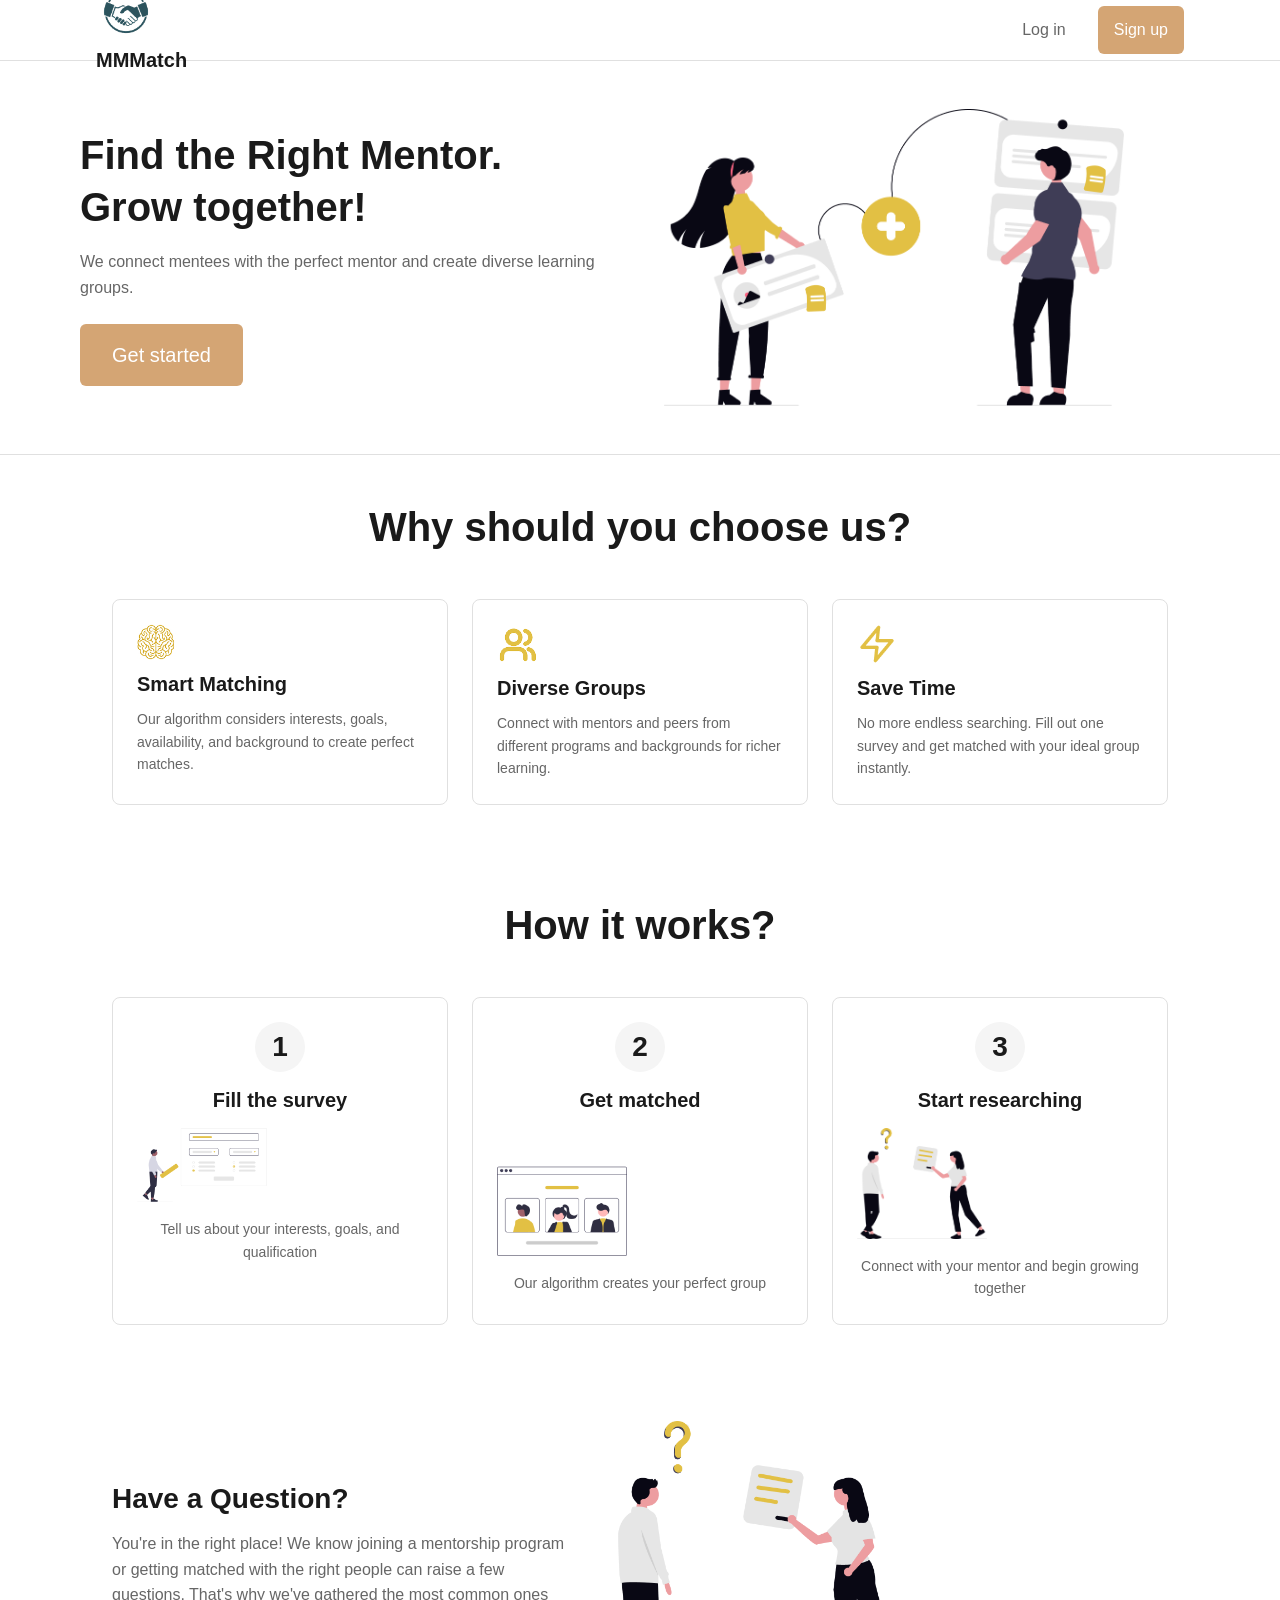
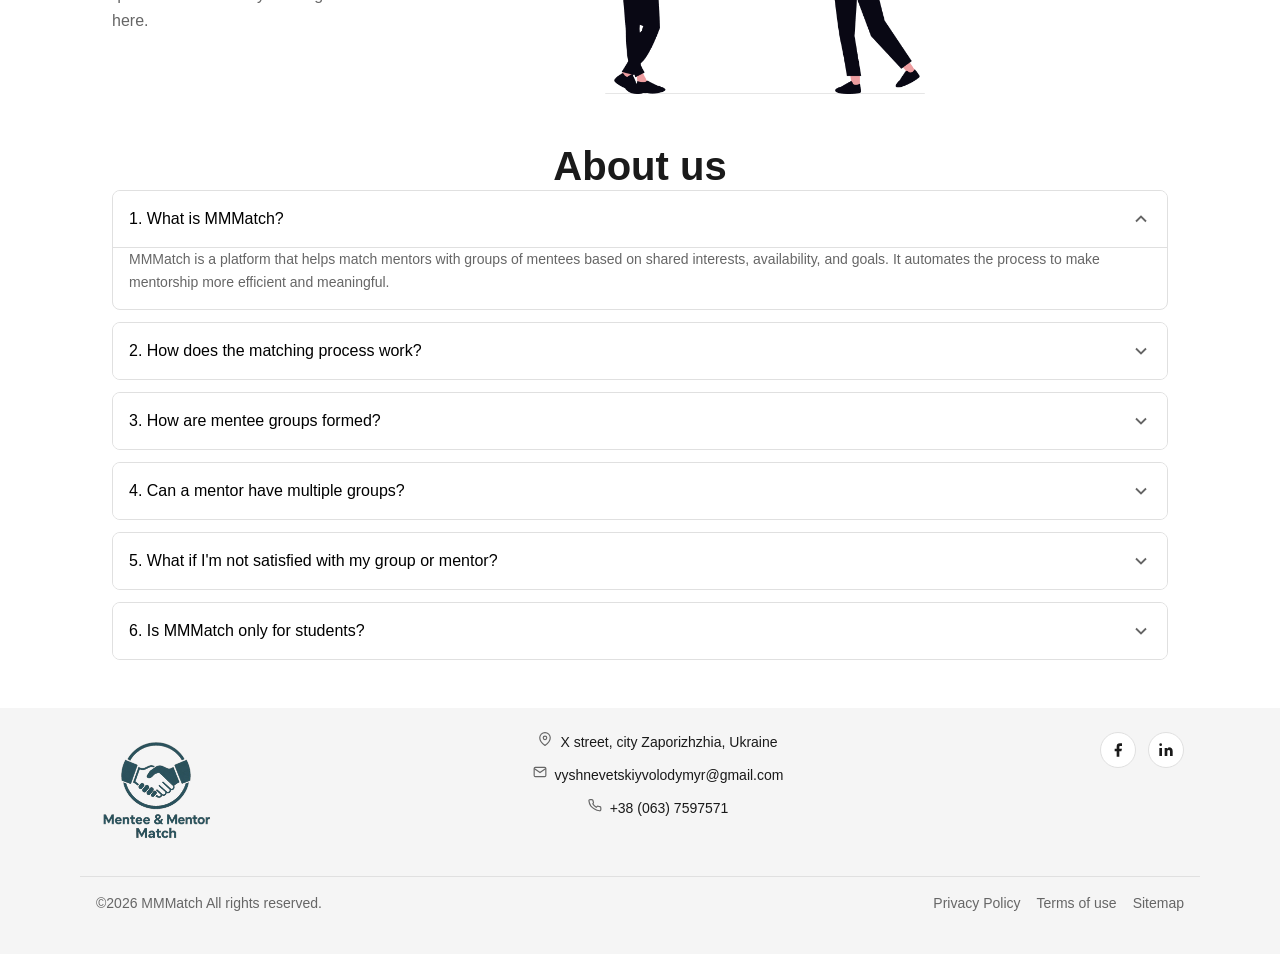
==== static/index.html @ fa339978 "Initialize" ====
<!DOCTYPE html>
<html lang="en" data-theme="light">
<head>
  <meta charset="UTF-8" />
  <meta name="viewport" content="width=device-width, initial-scale=1.0" />
  <title>MMMatch — Find the Right Mentor. Grow Together!</title>
  <meta name="description" content="MMMatch connects mentees with the perfect mentor and creates diverse learning groups." />
  <link href="https://api.fontshare.com/v2/css?f[]=general-sans@400,500,600,700&display=swap" rel="stylesheet" />
  <link rel="stylesheet" href="/static/css/style.css" />
</head>
<body>

<header>
  <nav class="nav">
    <div class="nav-inner">
      <a href="#" class="nav-logo">
        <img src="/static/img/logo.png" alt="MMMatch" width="60" height="60" />
        MMMatch
      </a>
      <div class="nav-actions">
        <a href="#" class="btn btn-ghost">Log in</a>
        <a href="/registration" class="btn btn-primary">Sign up</a>
      </div>
    </div>
  </nav>
</header>

<main>

  <section class="hero" aria-labelledby="hero-h1">
    <div class="hero-inner">
      <div class="hero-text">
        <h1 id="hero-h1">Find the Right Mentor.<br>Grow together!</h1>
        <p>We connect mentees with the perfect mentor and create diverse learning groups.</p>
        <a href="#how-it-works" class="btn btn-primary btn-lg">Get started</a>
      </div>
      <div class="hero-img" aria-hidden="true">
        <img src="/static/img/undraw_group-project_kow1 1.png" alt="Group collaboration illustration" width="460" height="300" />
      </div>
    </div>
  </section>

  <section class="section" aria-labelledby="why-h2">
    <div class="container">
      <h2 class="section-title" id="why-h2">Why should you choose us?</h2>
      <div class="features-grid">

        <article class="feature-card">
          <div class="feature-icon" aria-hidden="true">
            <img src="/static/img/Subtract.png" alt="Smart Matching icon" width="40" height="40" />
          </div>
          <h3>Smart Matching</h3>
          <p>Our algorithm considers interests, goals, availability, and background to create perfect matches.</p>
        </article>

        <article class="feature-card">
          <div class="feature-icon" aria-hidden="true">
            <img src="/static/img/team.png" alt="Diverse Groups icon" width="40" height="40" />
          </div>
          <h3>Diverse Groups</h3>
          <p>Connect with mentors and peers from different programs and backgrounds for richer learning.</p>
        </article>

        <article class="feature-card">
          <div class="feature-icon" aria-hidden="true">
            <img src="/static/img/lightning.png" alt="Save Time icon" width="40" height="40" />
          </div>
          <h3>Save Time</h3>
          <p>No more endless searching. Fill out one survey and get matched with your ideal group instantly.</p>
        </article>

      </div>
    </div>
  </section>

  <section class="section section-alt" id="how-it-works" aria-labelledby="how-h2">
    <div class="container">
      <h2 class="section-title" id="how-h2">How it works?</h2>
      <div class="steps-grid">

        <article class="step-card">
          <div class="step-number">1</div>
          <h3>Fill the survey</h3>
          <div class="step-illus" aria-hidden="true">
            <img src="/static/img/survey.png" alt="Fill the survey" width="130" height="90" />
          </div>
          <p>Tell us about your interests, goals, and qualification</p>
        </article>

        <article class="step-card">
          <div class="step-number">2</div>
          <h3>Get matched</h3>
          <div class="step-illus" aria-hidden="true">
            <img src="/static/img/match.png" alt="Get matched" width="130" height="90" />
          </div>
          <p>Our algorithm creates your perfect group</p>
        </article>

        <article class="step-card">
          <div class="step-number">3</div>
          <h3>Start researching</h3>
          <div class="step-illus" aria-hidden="true">
            <img src="/static/img/qna.png" alt="Start researching" width="130" height="90" />
          </div>
          <p>Connect with your mentor and begin growing together</p>
        </article>

      </div>
    </div>
  </section>

  <section class="section" aria-labelledby="faq-about-h2">
    <div class="container">

      <div class="faq-intro">
        <div class="faq-intro-text">
          <h2 id="faq-about-h2">Have a Question?</h2>
          <p>You're in the right place! We know joining a mentorship program or getting matched with the right people can raise a few questions. That's why we've gathered the most common ones here.</p>
        </div>
        <div class="faq-intro-img" aria-hidden="true">
          <img src="/static/img/qna.png" alt="Questions and answers" width="320" height="240" />
        </div>
      </div>

      <h2 class="section-title" style="margin-bottom: var(--space-6);">About us</h2>

      <div class="faq-list" role="list">

        <div class="faq-item open" role="listitem">
          <button class="faq-btn" aria-expanded="true" aria-controls="a1">
            1. What is MMMatch?
            <svg class="faq-chevron" width="20" height="20" viewBox="0 0 24 24" fill="none" stroke="currentColor" stroke-width="2.2" aria-hidden="true"><polyline points="6 9 12 15 18 9"/></svg>
          </button>
          <div class="faq-body" id="a1" role="region">
            <div class="faq-body-inner">
              <p class="faq-answer">MMMatch is a platform that helps match mentors with groups of mentees based on shared interests, availability, and goals. It automates the process to make mentorship more efficient and meaningful.</p>
            </div>
          </div>
        </div>

        <div class="faq-item" role="listitem">
          <button class="faq-btn" aria-expanded="false" aria-controls="a2">
            2. How does the matching process work?
            <svg class="faq-chevron" width="20" height="20" viewBox="0 0 24 24" fill="none" stroke="currentColor" stroke-width="2.2" aria-hidden="true"><polyline points="6 9 12 15 18 9"/></svg>
          </button>
          <div class="faq-body" id="a2" role="region">
            <div class="faq-body-inner">
              <p class="faq-answer">We use smart algorithms to analyze the information you provide in your profile and survey. Based on this, we create diverse groups of mentees and assign mentors whose experience and availability best match the group.</p>
            </div>
          </div>
        </div>

        <div class="faq-item" role="listitem">
          <button class="faq-btn" aria-expanded="false" aria-controls="a3">
            3. How are mentee groups formed?
            <svg class="faq-chevron" width="20" height="20" viewBox="0 0 24 24" fill="none" stroke="currentColor" stroke-width="2.2" aria-hidden="true"><polyline points="6 9 12 15 18 9"/></svg>
          </button>
          <div class="faq-body" id="a3" role="region">
            <div class="faq-body-inner">
              <p class="faq-answer">Mentees are grouped into teams of 15–20 people who share similar interests but come from diverse backgrounds, programs, and experiences. This ensures both relevance and diversity in discussions.</p>
            </div>
          </div>
        </div>

        <div class="faq-item" role="listitem">
          <button class="faq-btn" aria-expanded="false" aria-controls="a4">
            4. Can a mentor have multiple groups?
            <svg class="faq-chevron" width="20" height="20" viewBox="0 0 24 24" fill="none" stroke="currentColor" stroke-width="2.2" aria-hidden="true"><polyline points="6 9 12 15 18 9"/></svg>
          </button>
          <div class="faq-body" id="a4" role="region">
            <div class="faq-body-inner">
              <p class="faq-answer">Yes! Depending on their availability and preferences, mentors can be assigned to more than one group.</p>
            </div>
          </div>
        </div>

        <div class="faq-item" role="listitem">
          <button class="faq-btn" aria-expanded="false" aria-controls="a5">
            5. What if I'm not satisfied with my group or mentor?
            <svg class="faq-chevron" width="20" height="20" viewBox="0 0 24 24" fill="none" stroke="currentColor" stroke-width="2.2" aria-hidden="true"><polyline points="6 9 12 15 18 9"/></svg>
          </button>
          <div class="faq-body" id="a5" role="region">
            <div class="faq-body-inner">
              <p class="faq-answer">We aim to create the best possible matches, but if something isn't working, you can contact an admin for adjustments.</p>
            </div>
          </div>
        </div>

        <div class="faq-item" role="listitem">
          <button class="faq-btn" aria-expanded="false" aria-controls="a6">
            6. Is MMMatch only for students?
            <svg class="faq-chevron" width="20" height="20" viewBox="0 0 24 24" fill="none" stroke="currentColor" stroke-width="2.2" aria-hidden="true"><polyline points="6 9 12 15 18 9"/></svg>
          </button>
          <div class="faq-body" id="a6" role="region">
            <div class="faq-body-inner">
              <p class="faq-answer">No. While it's especially useful in academic environments, MMMatch can be used by any community or organization that wants to facilitate mentorship.</p>
            </div>
          </div>
        </div>

      </div>
    </div>
  </section>

</main>

<footer class="footer">
  <div class="footer-inner">
    <div class="footer-logo">
      <img src="/static/img/full_icon.png" alt="Mentee & Mentor Match" />

    </div>

    <div class="footer-info">
      <div class="footer-info-row">
        <svg viewBox="0 0 24 24" fill="none" stroke="currentColor" stroke-width="2"><path d="M21 10c0 7-9 13-9 13s-9-6-9-13a9 9 0 0 1 18 0z"/><circle cx="12" cy="10" r="3"/></svg>
        <span>X street, city Zaporizhzhia, Ukraine</span>
      </div>
      <div class="footer-info-row">
        <svg viewBox="0 0 24 24" fill="none" stroke="currentColor" stroke-width="2"><path d="M4 4h16c1.1 0 2 .9 2 2v12c0 1.1-.9 2-2 2H4c-1.1 0-2-.9-2-2V6c0-1.1.9-2 2-2z"/><polyline points="22,6 12,13 2,6"/></svg>
        <a href="mailto:vyshnevetskiyvolodymyr@gmail.com">vyshnevetskiyvolodymyr@gmail.com</a>
      </div>
      <div class="footer-info-row">
        <svg viewBox="0 0 24 24" fill="none" stroke="currentColor" stroke-width="2"><path d="M22 16.92v3a2 2 0 0 1-2.18 2 19.79 19.79 0 0 1-8.63-3.07A19.5 19.5 0 0 1 4.69 13.5a19.79 19.79 0 0 1-3.07-8.67A2 2 0 0 1 3.6 2.68h3a2 2 0 0 1 2 1.72 12.84 12.84 0 0 0 .7 2.81 2 2 0 0 1-.45 2.11L8.09 9.91a16 16 0 0 0 6 6l1.27-1.27a2 2 0 0 1 2.11-.45 12.84 12.84 0 0 0 2.81.7A2 2 0 0 1 22 16.92z"/></svg>
        <span>+38 (063) 7597571</span>
      </div>
    </div>

    <div class="footer-social">
      <a href="#" target="_blank" rel="noopener noreferrer">
        <svg viewBox="0 0 24 24" fill="currentColor"><path d="M18 2h-3a5 5 0 0 0-5 5v3H7v4h3v8h4v-8h3l1-4h-4V7a1 1 0 0 1 1-1h3z"/></svg>
      </a>
      <a href="#" target="_blank" rel="noopener noreferrer">
        <svg viewBox="0 0 24 24" fill="currentColor"><path d="M16 8a6 6 0 0 1 6 6v7h-4v-7a2 2 0 0 0-4 0v7h-4V9h4v2a6 6 0 0 1 2-3z"/><rect x="2" y="9" width="4" height="12"/><circle cx="4" cy="4" r="2"/></svg>
      </a>
    </div>
  </div>

  <div class="footer-bottom">
    <span>©2026 MMMatch All rights reserved.</span>
    <div class="footer-links">
      <a href="#">Privacy Policy</a>
      <a href="#">Terms of use</a>
      <a href="#">Sitemap</a>
    </div>
  </div>
</footer>

<script>
  document.querySelectorAll(".faq-btn").forEach(btn => {
    btn.addEventListener("click", () => {
      const item   = btn.closest(".faq-item");
      const isOpen = item.classList.contains("open");
      document.querySelectorAll(".faq-item").forEach(i => {
        i.classList.remove("open");
        i.querySelector(".faq-btn").setAttribute("aria-expanded", "false");
      });
      if (!isOpen) {
        item.classList.add("open");
        btn.setAttribute("aria-expanded", "true");
      }
    });
  });
</script>

</body>
</html>
---- static/css/style.css ----
:root {
  --font-main: -apple-system, BlinkMacSystemFont, "Segoe UI", sans-serif;
  --font-size-small: 14px;
  --font-size-base: 16px;
  --font-size-large: 20px;
  --font-size-xl: 28px;
  --font-size-2xl: 40px;
  
  --space-xs: 4px;
  --space-sm: 8px;
  --space-md: 12px;
  --space-lg: 16px;
  --space-xl: 24px;
  --space-2xl: 32px;
  --space-3xl: 48px;
  
  --color-white: #ffffff;
  --color-dark: #1a1a1a;
  --color-gray: #666666;
  --color-light-gray: #f5f5f5;
  --color-border: #e0e0e0;
  --color-accent: #d4a574;
  --color-accent-dark: #a67c52;
  
  --radius-sm: 4px;
  --radius-md: 6px;
  --radius-lg: 8px;
  
  --max-width: 1120px;
}


* {
  box-sizing: border-box;
  margin: 0;
  padding: 0;
}

body {
  font-family: var(--font-main);
  font-size: var(--font-size-base);
  color: var(--color-dark);
  background: var(--color-white);
  line-height: 1.5;
  -webkit-font-smoothing: antialiased;
}

img, svg {
  display: block;
  max-width: 100%;
  height: auto;
}

a {
  color: inherit;
  text-decoration: none;
}

button {
  cursor: pointer;
  border: none;
  background: none;
  font: inherit;
}

h1, h2, h3, h4 {
  line-height: 1.2;
}

ul {
  list-style: none;
}

.container {
  max-width: var(--max-width);
  margin: 0 auto;
  padding: 0 var(--space-lg);
}

.btn {
  display: inline-block;
  padding: var(--space-md) var(--space-lg);
  border-radius: var(--radius-md);
  font-size: var(--font-size-base);
  font-weight: 500;
  transition: all 150ms ease;
  text-align: center;
}

.btn-primary {
  background: var(--color-accent);
  color: white;
}

.btn-primary:hover {
  background: var(--color-accent-dark);
}

.btn-ghost {
  color: var(--color-gray);
}

.btn-ghost:hover {
  color: var(--color-dark);
}

.btn-lg {
  padding: var(--space-lg) var(--space-2xl);
  font-size: var(--font-size-large);
}

.nav {
  background: white;
  border-bottom: 1px solid var(--color-border);
  position: sticky;
  top: 0;
  z-index: 100;
}

.nav-inner {
  max-width: var(--max-width);
  margin: 0 auto;
  padding: 0 var(--space-lg);
  height: 60px;
  display: flex;
  align-items: center;
  justify-content: space-between;
}

.nav-logo {
  font-size: var(--font-size-large);
  font-weight: 600;
}

.nav-actions {
  display: flex;
  gap: var(--space-lg);
  align-items: center;
}

.hero {
  padding: var(--space-3xl) var(--space-lg);
  border-bottom: 1px solid var(--color-border);
}

.hero-inner {
  max-width: var(--max-width);
  margin: 0 auto;
  display: grid;
  grid-template-columns: 1fr 1fr;
  gap: var(--space-3xl);
  align-items: center;
}

.hero-text h1 {
  font-size: var(--font-size-2xl);
  font-weight: 700;
  margin-bottom: var(--space-lg);
  line-height: 1.3;
}

.hero-text p {
  font-size: var(--font-size-base);
  color: var(--color-gray);
  margin-bottom: var(--space-xl);
  line-height: 1.6;
}

.hero-img {
  text-align: center;
}

.section {
  padding: var(--space-3xl) var(--space-lg);
}

.section-title {
  font-size: var(--font-size-2xl);
  font-weight: 700;
  text-align: center;
  margin-bottom: var(--space-3xl);
}


.features-grid {
  display: grid;
  grid-template-columns: repeat(auto-fit, minmax(280px, 1fr));
  gap: var(--space-xl);
  max-width: var(--max-width);
  margin: 0 auto;
  padding: 0 var(--space-lg);
}

.feature-card {
  padding: var(--space-xl);
  border: 1px solid var(--color-border);
  border-radius: var(--radius-lg);
  transition: box-shadow 150ms ease, transform 150ms ease;
}

.feature-card:hover {
  box-shadow: 0 4px 12px rgba(0, 0, 0, 0.08);
  transform: translateY(-2px);
}

.feature-icon {
  font-size: 32px;
  margin-bottom: var(--space-md);
}

.feature-card h3 {
  font-size: var(--font-size-large);
  font-weight: 600;
  margin-bottom: var(--space-md);
}

.feature-card p {
  font-size: var(--font-size-small);
  color: var(--color-gray);
  line-height: 1.6;
}

.steps-grid {
  display: grid;
  grid-template-columns: repeat(auto-fit, minmax(280px, 1fr));
  gap: var(--space-xl);
  max-width: var(--max-width);
  margin: 0 auto;
  padding: 0 var(--space-lg);
}

.step-card {
  padding: var(--space-xl);
  border: 1px solid var(--color-border);
  border-radius: var(--radius-lg);
  text-align: center;
}

.step-number {
  display: inline-flex;
  align-items: center;
  justify-content: center;
  width: 50px;
  height: 50px;
  border-radius: 50%;
  background: var(--color-light-gray);
  font-size: var(--font-size-xl);
  font-weight: 700;
  margin-bottom: var(--space-lg);
}

.step-card h3 {
  font-size: var(--font-size-large);
  font-weight: 600;
  margin-bottom: var(--space-md);
}

.step-card p {
  font-size: var(--font-size-small);
  color: var(--color-gray);
  line-height: 1.6;
}

.step-illus {
  margin: var(--space-lg) 0;
}

.faq-intro {
  display: grid;
  grid-template-columns: 1fr 1.2fr;
  gap: var(--space-xl);
  align-items: center;
  margin-bottom: var(--space-3xl);
  max-width: var(--max-width);
  margin-left: auto;
  margin-right: auto;
  padding: 0 var(--space-lg);
}

.faq-intro-text h2 {
  font-size: var(--font-size-xl);
  font-weight: 700;
  margin-bottom: var(--space-lg);
}

.faq-intro-text p {
  color: var(--color-gray);
  line-height: 1.6;
}

.faq-list {
  display: flex;
  flex-direction: column;
  gap: var(--space-md);
  max-width: var(--max-width);
  margin: 0 auto;
  padding: 0 var(--space-lg);
}

.faq-item {
  background: white;
  border: 1px solid var(--color-border);
  border-radius: var(--radius-lg);
  overflow: hidden;
}

.faq-btn {
  width: 100%;
  display: flex;
  align-items: center;
  justify-content: space-between;
  padding: var(--space-lg);
  font-size: var(--font-size-base);
  font-weight: 500;
  text-align: left;
  background: white;
  transition: background 150ms ease;
}

.faq-btn:hover {
  background: var(--color-light-gray);
}

.faq-chevron {
  flex-shrink: 0;
  color: var(--color-gray);
  transition: transform 150ms ease;
}

.faq-item.open .faq-chevron {
  transform: rotate(180deg);
}

.faq-body {
  max-height: 0;
  overflow: hidden;
  transition: max-height 200ms ease;
}

.faq-item.open .faq-body {
  max-height: 500px;
}

.faq-answer {
  padding: 0 var(--space-lg) var(--space-lg);
  font-size: var(--font-size-small);
  color: var(--color-gray);
  line-height: 1.6;
  border-top: 1px solid var(--color-border);
}

.footer {
  background: var(--color-light-gray);
  color: var(--color-dark);
  padding-bottom: var(--space-xl);
}

.footer-inner {
  max-width: var(--max-width);
  margin: 0 auto;
  padding: var(--space-xl) var(--space-lg);
  display: flex;
  align-items: flex-start;
  justify-content: space-between;
  gap: var(--space-xl);
  border-bottom: 1px solid var(--color-border);
}

.footer-logo {
  display: flex;
  align-items: center;
  gap: var(--space-md);
  flex-shrink: 0;
}

.footer-logo img {
  width: 120px;
  height: auto;
}

.footer-logo-text {
  display: flex;
  flex-direction: column;
  gap: 4px;
}

.footer-logo-text strong {
  font-size: var(--font-size-base);
  font-weight: 600;
}

.footer-logo-text span {
  font-size: var(--font-size-small);
  color: var(--color-gray);
}

.footer-info {
  display: flex;
  flex-direction: column;
  gap: var(--space-md);
  flex: 1;
  text-align: center;
}

.footer-info-row {
  display: flex;
  justify-content: center;
  gap: var(--space-sm);
  font-size: var(--font-size-small);
}

.footer-info-row svg {
  width: 14px;
  height: 14px;
  flex-shrink: 0;
  color: var(--color-gray);
}

.footer-info-row a {
  transition: color 150ms ease;
}

.footer-info-row a:hover {
  color: var(--color-accent);
}

.footer-social {
  display: flex;
  gap: var(--space-md);
  flex-shrink: 0;
}

.footer-social a {
  display: flex;
  align-items: center;
  justify-content: center;
  width: 36px;
  height: 36px;
  border-radius: 50%;
  background: white;
  color: var(--color-dark);
  border: 1px solid var(--color-border);
  transition: all 150ms ease;
}

.footer-social a:hover {
  background: var(--color-accent);
  color: white;
  border-color: var(--color-accent);
}

.footer-social svg {
  width: 16px;
  height: 16px;
}

.footer-bottom {
  max-width: var(--max-width);
  margin: 0 auto;
  padding: var(--space-lg);
  display: flex;
  align-items: center;
  justify-content: space-between;
  font-size: var(--font-size-small);
  color: var(--color-gray);
}

.footer-links {
  display: flex;
  gap: var(--space-lg);
}

.footer-links a {
  transition: color 150ms ease;
}

.footer-links a:hover {
  color: var(--color-accent);
}

@media (max-width: 900px) {
  .hero-inner {
    grid-template-columns: 1fr;
  }
  
  .hero-img {
    display: none;
  }
  
  .faq-intro {
    grid-template-columns: 1fr;
  }
  
  .faq-intro-img {
    display: none;
  }
  
  .footer-inner {
    flex-direction: column;
  }
}

@media (max-width: 600px) {
  .hero-inner {
    gap: var(--space-xl);
  }
  
  .section-title {
    font-size: var(--font-size-xl);
  }
  
  .nav-actions .btn-ghost {
    display: none;
  }
  
  .footer-inner {
    gap: var(--space-lg);
  }
  
  .footer-bottom {
    flex-direction: column;
    gap: var(--space-md);
    text-align: center;
  }
}

.registration-page {
  display: flex;
  flex-direction: column;
  min-height: 100vh;
}

.registration-main {
  flex: 1;
  display: flex;
  align-items: center;
  justify-content: center;
  padding: var(--space-3xl) var(--space-lg);
  background: white;
}

.registration-container {
  width: 100%;
  max-width: 420px;
}

.registration-header {
  text-align: center;
  margin-bottom: var(--space-3xl);
}

.registration-header h1 {
  font-size: var(--font-size-2xl);
  font-weight: 700;
  margin-bottom: var(--space-md);
}

.registration-header p {
  font-size: var(--font-size-base);
  color: var(--color-gray);
}

.form-card {
  background: white;
  border: 1px solid var(--color-border);
  border-radius: var(--radius-lg);
  padding: var(--space-2xl);
  box-shadow: 0 2px 8px rgba(0, 0, 0, 0.05);
}

.form-card h2 {
  font-size: var(--font-size-large);
  font-weight: 600;
  text-align: center;
  margin-bottom: var(--space-xl);
}

.form-group {
  display: flex;
  flex-direction: column;
  gap: var(--space-md);
  margin-bottom: var(--space-lg);
}

.form-group label {
  font-size: var(--font-size-base);
  font-weight: 500;
}

.form-group input {
  padding: var(--space-md) var(--space-lg);
  border: 1px solid var(--color-border);
  border-radius: var(--radius-md);
  font-size: var(--font-size-base);
  font-family: inherit;
  transition: border-color 150ms ease, background-color 150ms ease;
}

.form-group input::placeholder {
  color: #ccc;
}

.form-group input:focus {
  outline: none;
  border-color: var(--color-accent);
  background: white;
}

.role-selection {
  margin-bottom: var(--space-lg);
}

.role-selection-label {
  font-size: var(--font-size-base);
  font-weight: 500;
  display: block;
  margin-bottom: var(--space-md);
}

.role-buttons {
  display: flex;
  gap: var(--space-md);
}

.role-btn {
  flex: 1;
  padding: var(--space-md) var(--space-lg);
  border: 2px solid var(--color-border);
  border-radius: var(--radius-md);
  background: white;
  color: var(--color-dark);
  font-size: var(--font-size-base);
  font-weight: 500;
  cursor: pointer;
  transition: all 150ms ease;
}

.role-btn:hover {
  border-color: var(--color-accent);
  background: white;
}

.role-btn.active {
  border-color: var(--color-accent);
  background: var(--color-accent);
  color: white;
}

.submit-btn {
  width: 100%;
  padding: var(--space-lg) var(--space-xl);
  background: var(--color-accent);
  color: white;
  border: none;
  border-radius: var(--radius-md);
  font-size: var(--font-size-base);
  font-weight: 500;
  cursor: pointer;
  transition: background 150ms ease;
  margin-bottom: var(--space-lg);
}

.submit-btn:hover {
  background: var(--color-accent-dark);
}

.form-footer {
  text-align: center;
  font-size: var(--font-size-small);
  color: var(--color-gray);
}

.form-footer a {
  color: var(--color-accent);
  transition: color 150ms ease;
}

.form-footer a:hover {
  color: var(--color-accent-dark);
}

@media (max-width: 600px) {
  .registration-container {
    width: 100%;
  }
  
  .form-card {
    padding: var(--space-xl);
  }
  
  .registration-header {
    margin-bottom: var(--space-xl);
  }
}
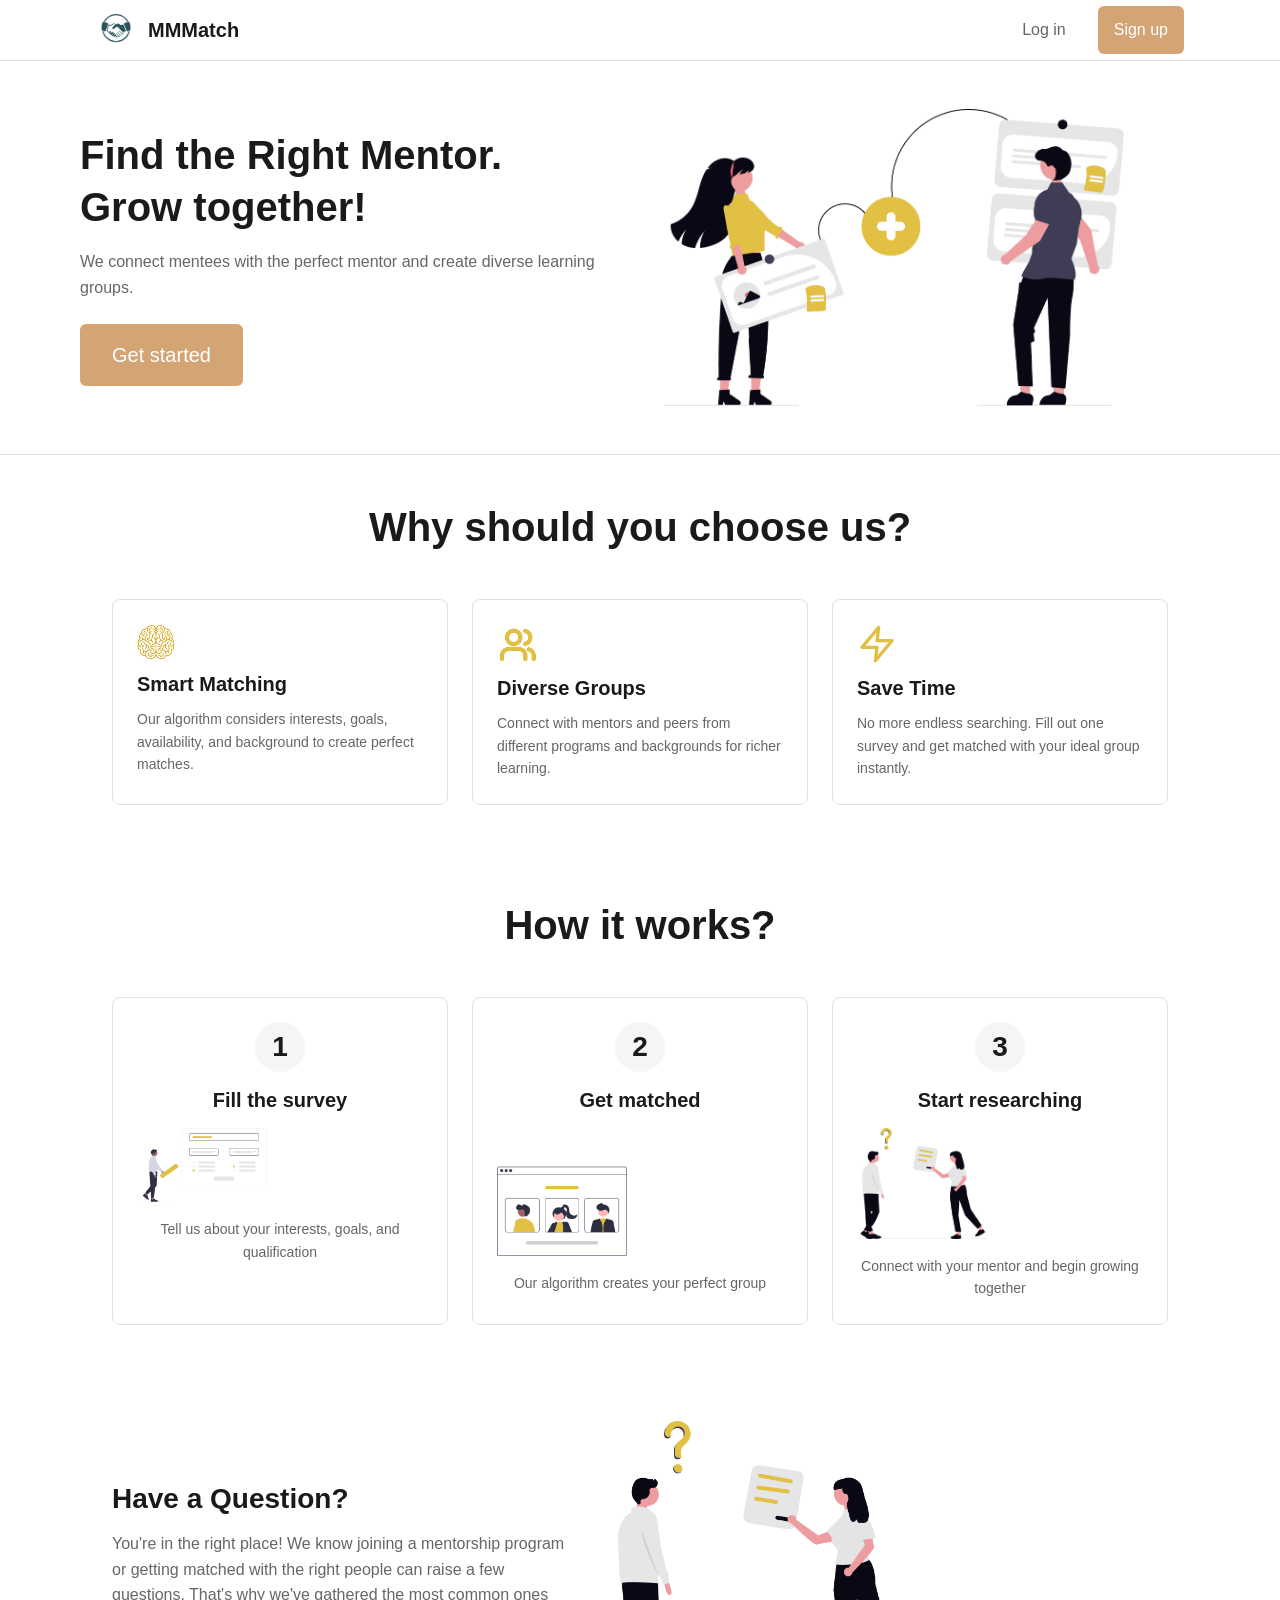
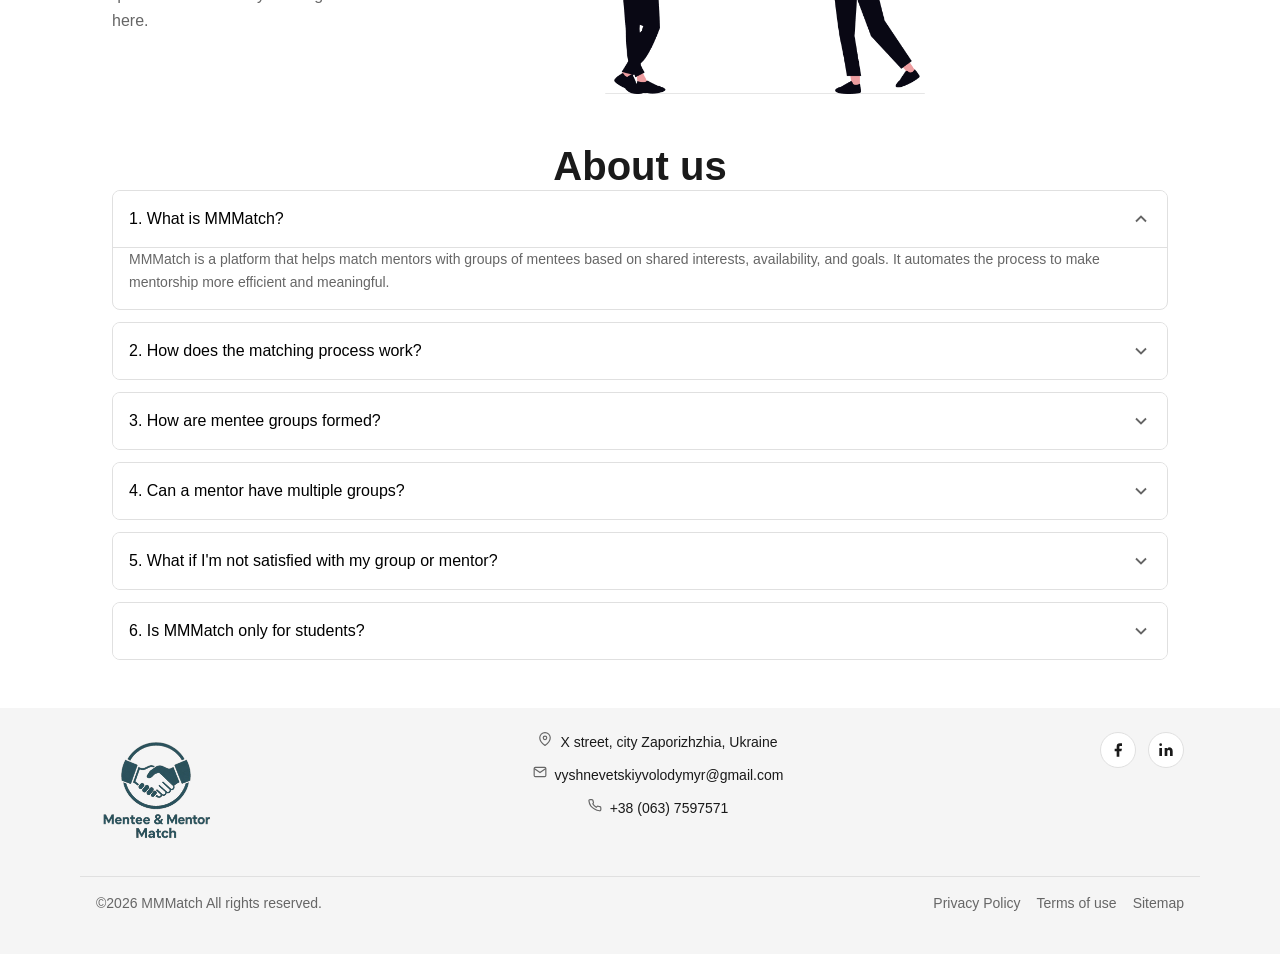
==== commit 22a66724: "Adding control panel" ====
--- a/static/index.html
+++ b/static/index.html
@@ -18,7 +18,7 @@
         MMMatch
       </a>
       <div class="nav-actions">
-        <a href="#" class="btn btn-ghost">Log in</a>
+        <a href="/login" class="btn btn-ghost">Log in</a>
         <a href="/registration" class="btn btn-primary">Sign up</a>
       </div>
     </div>
--- a/static/css/style.css
+++ b/static/css/style.css
@@ -127,9 +127,22 @@
   justify-content: space-between;
 }
 
+.dashboard-page .nav-inner {
+  max-width: 100%;
+  justify-content: flex-start;
+}
+
 .nav-logo {
   font-size: var(--font-size-large);
   font-weight: 600;
+  display: flex;
+  align-items: center;
+  gap: var(--space-md);
+}
+
+.nav-logo img {
+  width: 40px;
+  height: 40px;
 }
 
 .nav-actions {
@@ -692,3 +705,384 @@
     margin-bottom: var(--space-xl);
   }
 }
+
+.dashboard-page {
+  display: flex;
+  flex-direction: column;
+  min-height: 100vh;
+  background: var(--color-white);
+}
+
+.dashboard-wrapper {
+  display: flex;
+  flex: 1;
+  min-height: calc(100vh - 60px);
+}
+
+.sidebar {
+  width: 230px;
+  background: var(--color-white);
+  border-right: 1px solid var(--color-border);
+  overflow-y: auto;
+}
+
+.sidebar-nav {
+  padding: var(--space-lg) 0;
+}
+
+.sidebar-menu {
+  list-style: none;
+  display: flex;
+  flex-direction: column;
+  gap: 0;
+}
+
+.sidebar-item {
+  border-bottom: 1px solid var(--color-border);
+}
+
+.sidebar-item:last-child {
+  border-bottom: none;
+}
+
+.sidebar-link {
+  display: flex;
+  align-items: center;
+  gap: var(--space-lg);
+  padding: var(--space-lg);
+  color: var(--color-dark);
+  text-decoration: none;
+  font-size: var(--font-size-base);
+  font-weight: 500;
+  transition: all 150ms ease;
+}
+
+.sidebar-link:hover {
+  background: var(--color-light-gray);
+}
+
+.sidebar-link.active {
+  color: var(--color-accent);
+  background: rgba(212, 165, 116, 0.05);
+}
+
+.sidebar-link.settings-link {
+  margin-left: auto;
+  margin-right: var(--space-lg);
+}
+
+.sidebar-icon {
+  font-size: 20px;
+  flex-shrink: 0;
+  width: 24px;
+  height: 24px;
+  display: flex;
+  align-items: center;
+  justify-content: center;
+}
+
+.main-content {
+  flex: 1;
+  padding: var(--space-3xl) var(--space-2xl);
+  background: var(--color-white);
+  overflow-y: auto;
+}
+
+.settings-container {
+  max-width: 900px;
+  margin: 0 auto;
+}
+
+.settings-title {
+  font-size: var(--font-size-2xl);
+  font-weight: 700;
+  margin-bottom: var(--space-3xl);
+  color: var(--color-dark);
+}
+
+.settings-card {
+  background: white;
+  border: 1px solid var(--color-border);
+  border-radius: var(--radius-lg);
+  padding: var(--space-2xl);
+  display: grid;
+  grid-template-columns: 120px 1fr;
+  gap: var(--space-3xl);
+  align-items: start;
+}
+
+.settings-card.questionnaire-card {
+  grid-template-columns: 1fr;
+  gap: var(--space-xl);
+}
+
+.settings-profile {
+  display: flex;
+  flex-direction: column;
+  align-items: center;
+  gap: var(--space-lg);
+}
+
+.profile-avatar {
+  width: 100px;
+  height: 100px;
+  border-radius: 50%;
+  flex-shrink: 0;
+  object-fit: cover;
+}
+
+.settings-form {
+  display: flex;
+  flex-direction: column;
+  gap: var(--space-xl);
+}
+
+.form-row {
+  display: flex;
+  flex-direction: column;
+}
+
+.form-row .form-group {
+  margin-bottom: 0;
+}
+
+.form-group {
+  display: flex;
+  flex-direction: column;
+  gap: var(--space-md);
+  margin-bottom: 0;
+}
+
+.form-group label {
+  font-size: var(--font-size-base);
+  font-weight: 500;
+  color: var(--color-dark);
+}
+
+.form-group input,
+.form-group select {
+  padding: var(--space-md) var(--space-lg);
+  border: 1px solid var(--color-border);
+  border-radius: var(--radius-md);
+  font-size: var(--font-size-base);
+  font-family: inherit;
+  background: white;
+  color: var(--color-dark);
+  transition: border-color 150ms ease, background-color 150ms ease;
+}
+
+.form-group input::placeholder,
+.form-group select {
+  color: #ccc;
+}
+
+.form-group input:focus,
+.form-group select:focus {
+  outline: none;
+  border-color: var(--color-accent);
+  background: white;
+}
+
+.form-group-with-btn {
+  display: flex;
+  gap: var(--space-md);
+}
+
+.form-group-with-btn input {
+  flex: 1;
+}
+
+.btn-secondary {
+  padding: var(--space-md) var(--space-lg);
+  background: #d0d0d0;
+  color: var(--color-dark);
+  border: 1px solid var(--color-border);
+  border-radius: var(--radius-md);
+  font-size: var(--font-size-base);
+  font-weight: 500;
+  cursor: pointer;
+  transition: all 150ms ease;
+  white-space: nowrap;
+}
+
+.btn-secondary:hover {
+  background: #c0c0c0;
+}
+
+@media (max-width: 900px) {
+  .dashboard-wrapper {
+    flex-direction: column;
+  }
+  
+  .sidebar {
+    width: 100%;
+    border-right: none;
+    border-bottom: 1px solid var(--color-border);
+  }
+  
+  .sidebar-menu {
+    flex-direction: row;
+    gap: var(--space-lg);
+    padding: 0 var(--space-lg);
+  }
+  
+  .sidebar-item {
+    border: none;
+    flex: 1;
+  }
+  
+  .sidebar-link {
+    padding: var(--space-md) var(--space-lg);
+  }
+  
+  .main-content {
+    padding: var(--space-xl);
+  }
+  
+  .settings-card {
+    grid-template-columns: 1fr;
+    gap: var(--space-xl);
+  }
+  
+  .settings-profile {
+    flex-direction: row;
+    justify-content: flex-start;
+    gap: var(--space-xl);
+  }
+}
+
+.form-section {
+  margin-bottom: var(--space-3xl);
+  padding-bottom: var(--space-2xl);
+  border-bottom: 1px solid var(--color-border);
+}
+
+.form-section:last-of-type {
+  border-bottom: none;
+}
+
+.form-section-title {
+  font-size: var(--font-size-large);
+  font-weight: 600;
+  color: var(--color-dark);
+  margin-bottom: var(--space-2xl);
+}
+
+/* Rating Scale Styles */
+.rating-scale {
+  display: flex;
+  gap: var(--space-lg);
+  align-items: center;
+  margin-top: var(--space-md);
+}
+
+.rating-scale input[type="radio"] {
+  appearance: none;
+  -webkit-appearance: none;
+  width: 40px;
+  height: 40px;
+  border: 2px solid var(--color-border);
+  border-radius: 50%;
+  cursor: pointer;
+  background: white;
+  transition: all 150ms ease;
+  flex-shrink: 0;
+}
+
+.rating-scale input[type="radio"]:hover {
+  border-color: var(--color-accent);
+  background: rgba(212, 165, 116, 0.1);
+}
+
+.rating-scale input[type="radio"]:checked {
+  background: var(--color-accent);
+  border-color: var(--color-accent);
+  color: white;
+}
+
+.rating-scale label {
+  display: flex;
+  align-items: center;
+  justify-content: center;
+  width: 40px;
+  height: 40px;
+  font-weight: 600;
+  cursor: pointer;
+  user-select: none;
+  margin: 0;
+  margin-left: -40px;
+  z-index: 1;
+}
+
+.rating-scale input[type="radio"]:checked + label {
+  color: white;
+}
+
+@media (max-width: 600px) {
+  .settings-card {
+    padding: var(--space-lg);
+  }
+  
+  .main-content {
+    padding: var(--space-lg);
+  }
+  
+  .settings-title {
+    font-size: var(--font-size-xl);
+  }
+  
+  .form-group-with-btn {
+    flex-direction: column;
+  }
+  
+  .btn-secondary {
+    width: 100%;
+  }
+
+  .rating-scale {
+    flex-direction: row;
+    justify-content: flex-start;
+    flex-wrap: wrap;
+  }
+
+  .rating-scale label {
+    margin-right: var(--space-lg);
+  }
+}
+
+
+.profile-section {
+  border-top: 1px solid var(--color-border);
+  padding-top: var(--space-xl);
+}
+
+.profile-section-title {
+  font-size: var(--font-size-large);
+  font-weight: 600;
+  margin-bottom: var(--space-xl);
+  color: var(--color-dark);
+}
+
+.form-group textarea {
+  min-height: 120px;
+  resize: vertical;
+  padding: var(--space-md) var(--space-lg);
+  border: 1px solid var(--color-border);
+  border-radius: var(--radius-md);
+  font-size: var(--font-size-base);
+  font-family: inherit;
+  background: white;
+  color: var(--color-dark);
+  transition: border-color 150ms ease;
+}
+
+.form-group textarea:focus {
+  outline: none;
+  border-color: var(--color-accent);
+}
+
+.submit-btn {
+  width: fit-content;
+  min-width: 180px;
+  margin-top: var(--space-lg);
+}
